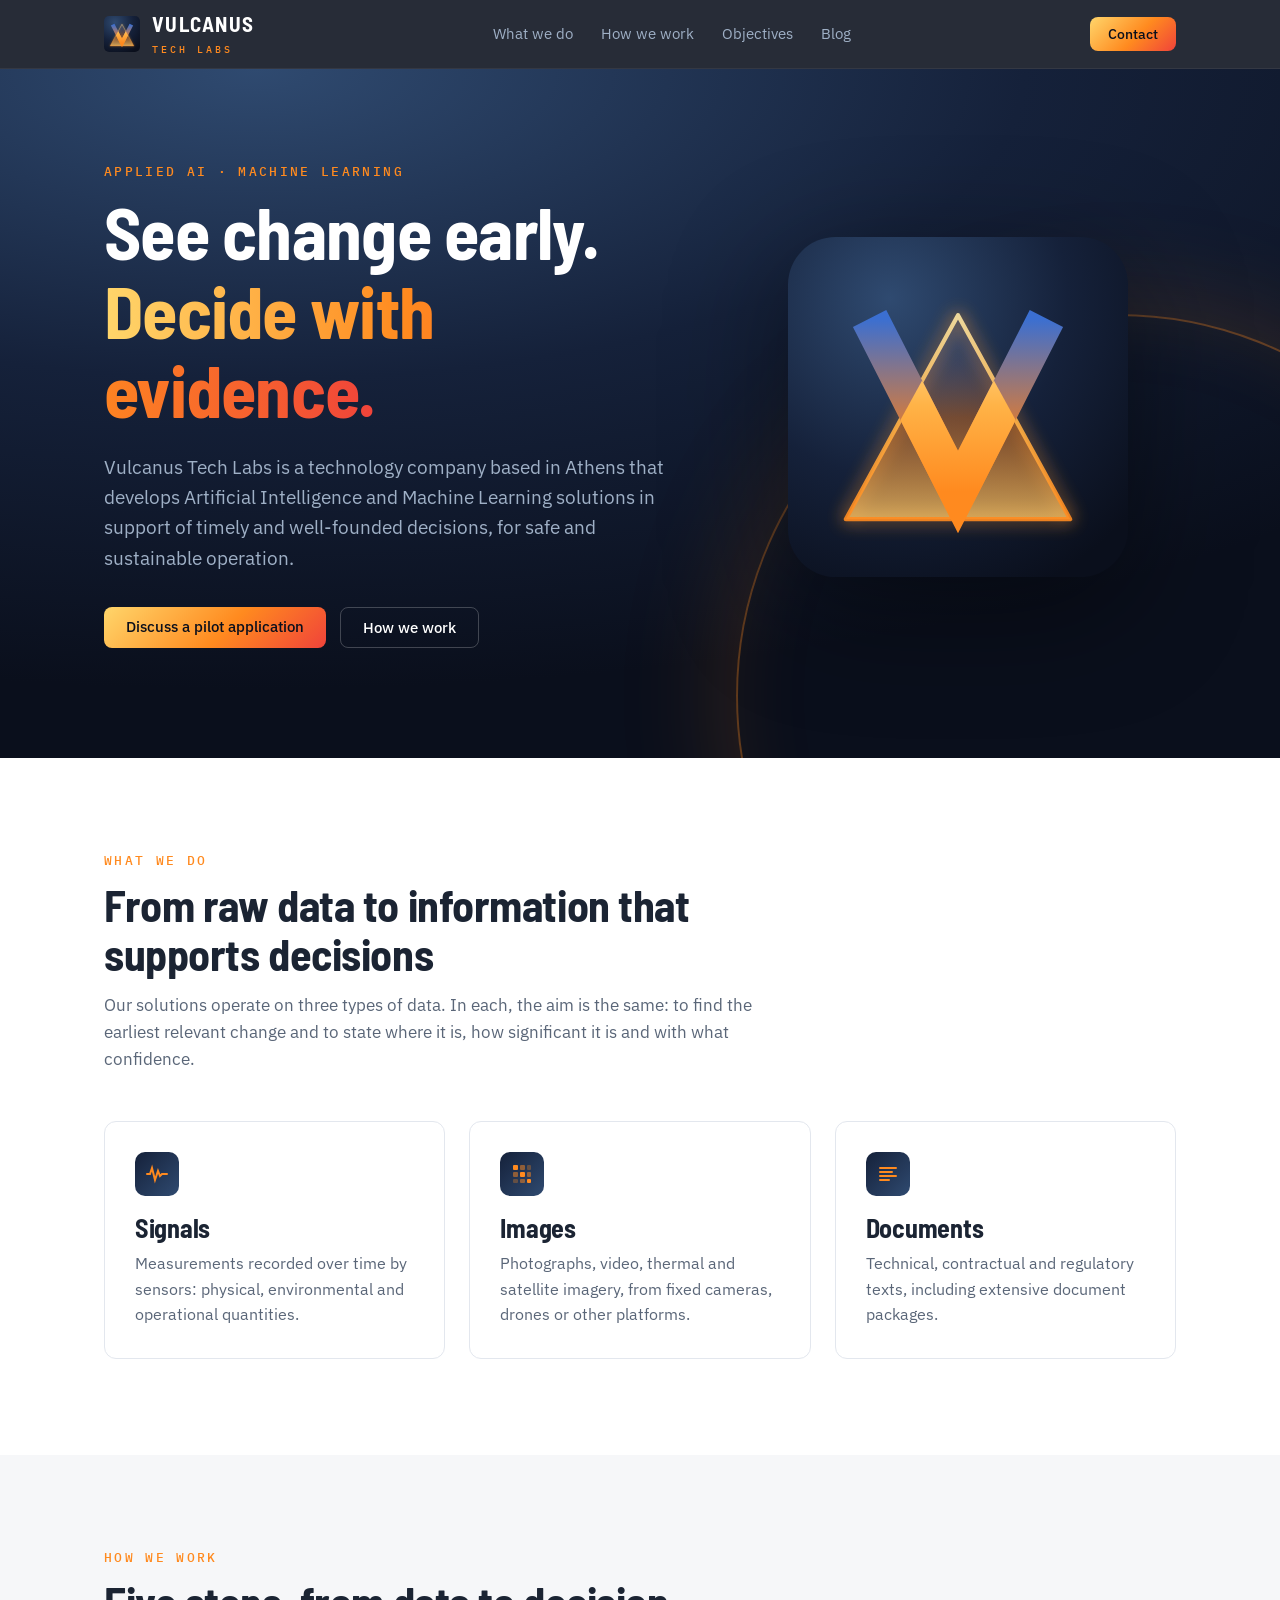
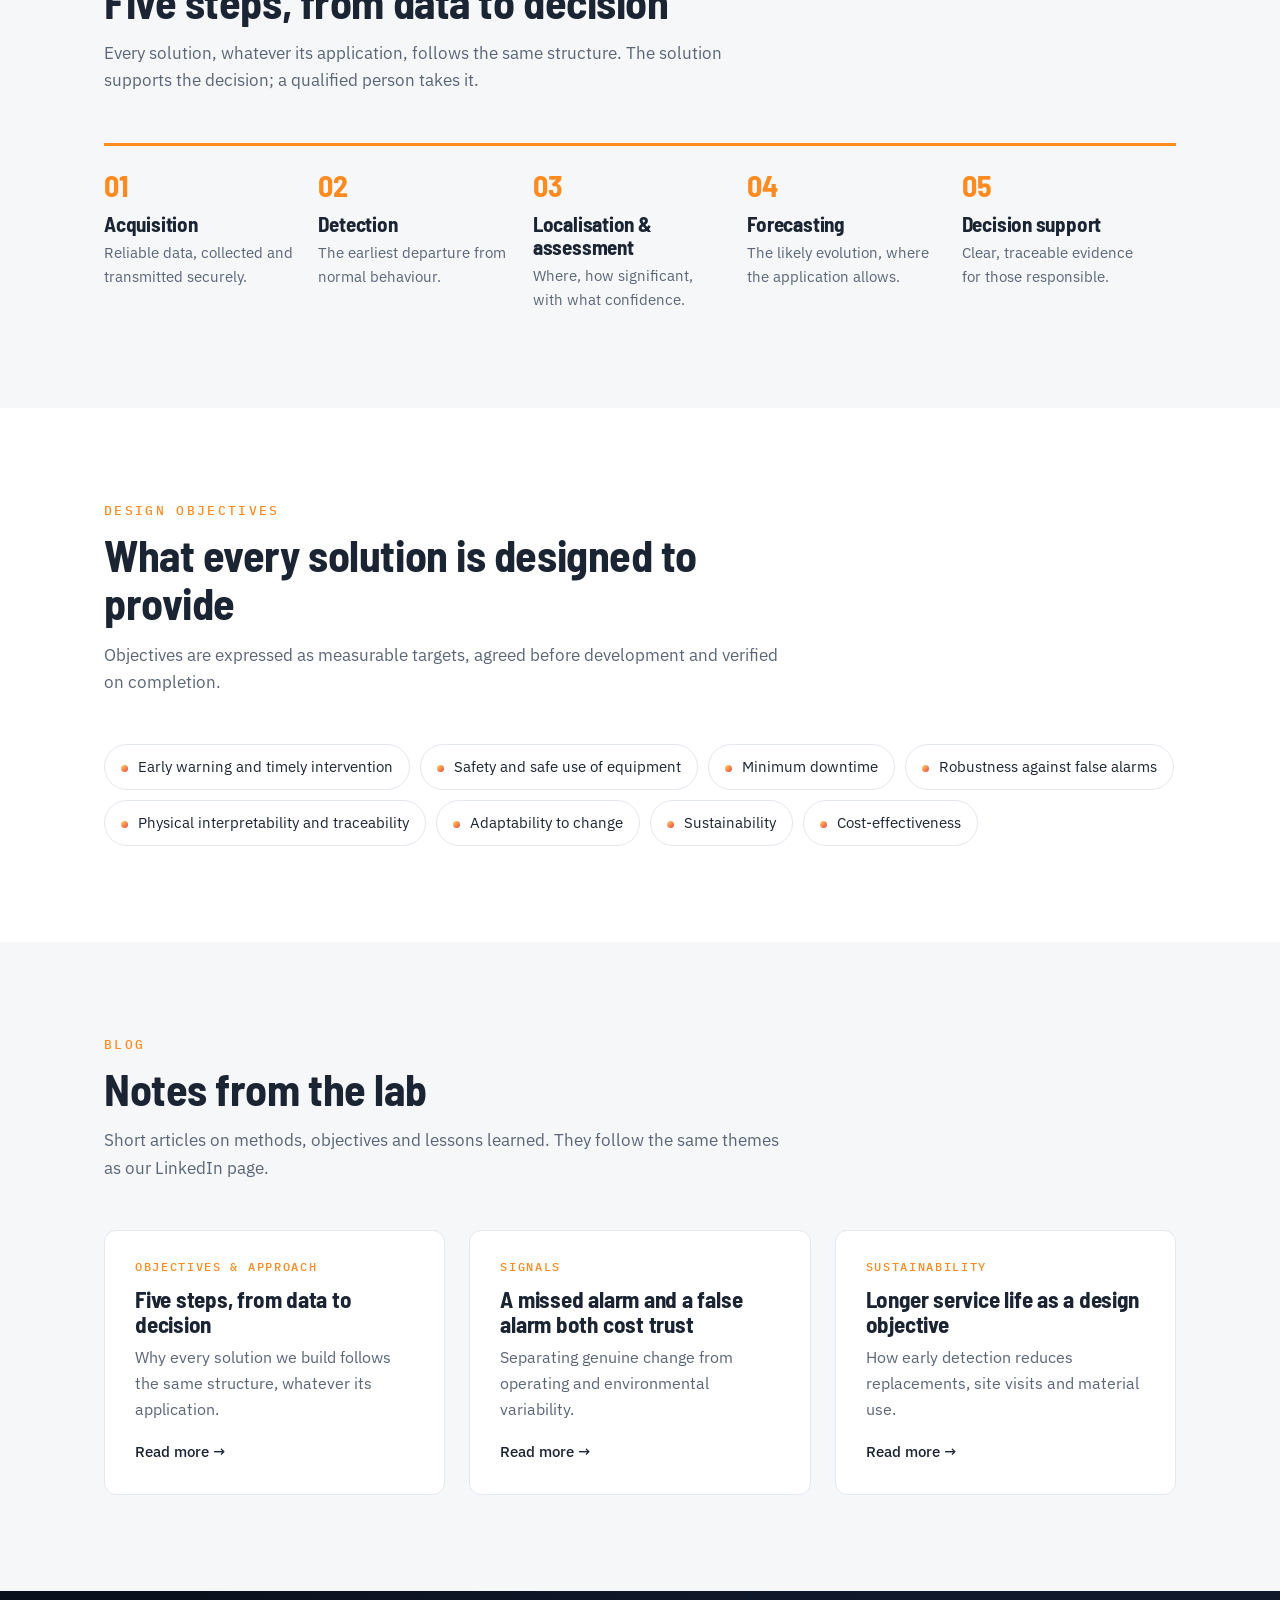
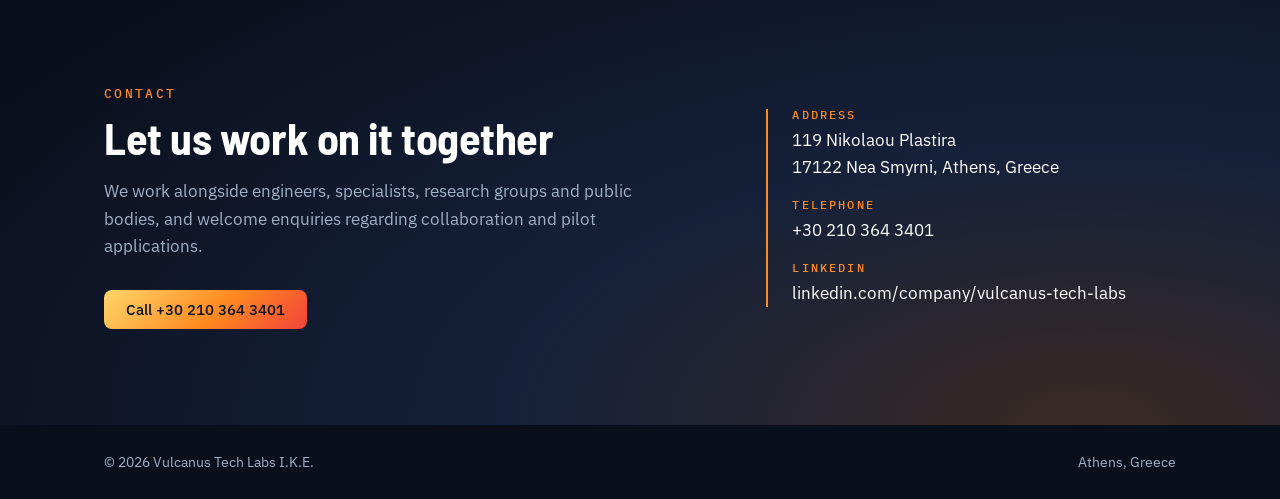
==== index.html @ cae601fe "Add first draft of the Vulcanus Tech Labs website Co-Authored-By: Claude Opus 5.5 <noreply@anthropic" ====
<!doctype html>
<html lang="en">
<head>
<meta charset="utf-8">
<meta name="viewport" content="width=device-width, initial-scale=1">
<title>Vulcanus Tech Labs</title>
<meta name="description" content="Vulcanus Tech Labs develops Applied AI and Machine Learning solutions for safe and sustainable operation. Athens, Greece.">
<link rel="preconnect" href="https://fonts.googleapis.com"><link rel="preconnect" href="https://fonts.gstatic.com" crossorigin>
<link href="https://fonts.googleapis.com/css2?family=Barlow+Semi+Condensed:wght@600;700&family=IBM+Plex+Sans:wght@400;500&family=IBM+Plex+Mono:wght@500&display=swap" rel="stylesheet">
<link rel="stylesheet" href="style.css">
</head>
<body>
<!-- Logo: concept R2 "Ember V and Delta" (preliminary, subject to designer refinement and trademark clearance) -->
<svg width="0" height="0" style="position:absolute" aria-hidden="true"><defs>
<radialGradient id="mk-bg" cx="30%" cy="18%" r="95%"><stop offset="0" stop-color="#2F4A70"/><stop offset=".55" stop-color="#15213A"/><stop offset="1" stop-color="#0A0F1C"/></radialGradient>
<linearGradient id="mk-v" x1="0" y1="96" x2="0" y2="300" gradientUnits="userSpaceOnUse"><stop offset="0" stop-color="#3B6FD1"/><stop offset=".55" stop-color="#C77A4A"/><stop offset="1" stop-color="#FF8A1F"/></linearGradient>
<linearGradient id="mk-em" x1="0" y1="0" x2="0" y2="1"><stop offset="0" stop-color="#FFE7A3"/><stop offset=".5" stop-color="#FFB347"/><stop offset="1" stop-color="#FF8A1F"/></linearGradient>
<linearGradient id="mk-dg" x1="0" y1="0" x2="0" y2="1"><stop offset="0" stop-color="#3B6FD1" stop-opacity=".1"/><stop offset=".5" stop-color="#F07818" stop-opacity=".42"/><stop offset="1" stop-color="#FFC766" stop-opacity=".78"/></linearGradient>
<clipPath id="mk-dc"><polygon points="200,92 332,332 68,332"/></clipPath>
<filter id="mk-gl" x="-50%" y="-50%" width="200%" height="200%"><feGaussianBlur stdDeviation="10"/></filter>
<symbol id="mark" viewBox="0 0 400 400">
<rect width="400" height="400" rx="56" fill="url(#mk-bg)"/>
<polygon points="200,92 332,332 68,332" fill="none" stroke="#FF9A2E" stroke-width="6" stroke-linejoin="round" filter="url(#mk-gl)" opacity=".8"/>
<polygon points="200,92 332,332 68,332" fill="url(#mk-dg)"/>
<polygon points="200,92 332,332 68,332" fill="none" stroke="url(#mk-em)" stroke-width="5" stroke-linejoin="round" opacity=".9"/>
<polyline points="96,96 200,300 304,96" fill="none" stroke="url(#mk-v)" stroke-width="44"/>
<g clip-path="url(#mk-dc)"><polyline points="96,96 200,300 304,96" fill="none" stroke="url(#mk-em)" stroke-width="44"/></g>
</symbol></defs></svg>

<header><div class="wrap">
<a class="brand" href="#top" aria-label="Vulcanus Tech Labs, home"><svg viewBox="0 0 400 400"><use href="#mark"/></svg><div><b>VULCANUS</b><span>TECH LABS</span></div></a>
<nav aria-label="Main"><a href="#data">What we do</a><a href="#method">How we work</a><a href="#objectives">Objectives</a><a href="#blog">Blog</a></nav>
<a class="btn btn-ember" href="#contact">Contact</a>
</div></header>

<main id="top">
<div class="hero"><div class="wrap">
<div>
<div class="eyebrow">Applied AI · Machine Learning</div>
<h1>See change early.<br><em>Decide with evidence.</em></h1>
<p class="lead">Vulcanus Tech Labs is a technology company based in Athens that develops Artificial Intelligence and Machine Learning solutions in support of timely and well-founded decisions, for safe and sustainable operation.</p>
<div class="ctas"><a class="btn btn-ember" href="#contact">Discuss a pilot application</a><a class="btn btn-ghost" href="#method">How we work</a></div>
</div>
<svg class="hero-mark" viewBox="0 0 400 400" role="img" aria-label="Vulcanus mark"><use href="#mark"/></svg>
</div></div>

<section id="data"><div class="wrap">
<div class="sec-head"><div class="eyebrow">What we do</div><h2>From raw data to information that supports decisions</h2>
<p>Our solutions operate on three types of data. In each, the aim is the same: to find the earliest relevant change and to state where it is, how significant it is and with what confidence.</p></div>
<div class="grid-3">
<article class="card"><div class="ic"><svg width="24" height="24" viewBox="0 0 24 24" fill="none" stroke="#FF8A1F" stroke-width="2" stroke-linecap="round"><path d="M2 12h3l2-6 3 12 3-9 2 5 2-2h5"/></svg></div><h3>Signals</h3><p>Measurements recorded over time by sensors: physical, environmental and operational quantities.</p></article>
<article class="card"><div class="ic"><svg width="24" height="24" viewBox="0 0 24 24" fill="#FF8A1F"><rect x="3" y="3" width="5" height="5" rx="1"/><rect x="10" y="3" width="5" height="5" rx="1" opacity=".5"/><rect x="17" y="3" width="4" height="5" rx="1" opacity=".3"/><rect x="3" y="10" width="5" height="5" rx="1" opacity=".5"/><rect x="10" y="10" width="5" height="5" rx="1"/><rect x="17" y="10" width="4" height="5" rx="1" opacity=".5"/><rect x="3" y="17" width="5" height="4" rx="1" opacity=".3"/><rect x="10" y="17" width="5" height="4" rx="1" opacity=".5"/><rect x="17" y="17" width="4" height="4" rx="1"/></svg></div><h3>Images</h3><p>Photographs, video, thermal and satellite imagery, from fixed cameras, drones or other platforms.</p></article>
<article class="card"><div class="ic"><svg width="24" height="24" viewBox="0 0 24 24" fill="none" stroke="#FF8A1F" stroke-width="2" stroke-linecap="round"><path d="M4 6h16M4 10h12M4 14h16M4 18h9"/></svg></div><h3>Documents</h3><p>Technical, contractual and regulatory texts, including extensive document packages.</p></article>
</div></div></section>

<section id="method" class="alt"><div class="wrap">
<div class="sec-head"><div class="eyebrow">How we work</div><h2>Five steps, from data to decision</h2>
<p>Every solution, whatever its application, follows the same structure. The solution supports the decision; a qualified person takes it.</p></div>
<div class="steps">
<div class="step"><h3>Acquisition</h3><p>Reliable data, collected and transmitted securely.</p></div>
<div class="step"><h3>Detection</h3><p>The earliest departure from normal behaviour.</p></div>
<div class="step"><h3>Localisation &amp; assessment</h3><p>Where, how significant, with what confidence.</p></div>
<div class="step"><h3>Forecasting</h3><p>The likely evolution, where the application allows.</p></div>
<div class="step"><h3>Decision support</h3><p>Clear, traceable evidence for those responsible.</p></div>
</div></div></section>

<section id="objectives"><div class="wrap">
<div class="sec-head"><div class="eyebrow">Design objectives</div><h2>What every solution is designed to provide</h2>
<p>Objectives are expressed as measurable targets, agreed before development and verified on completion.</p></div>
<ul class="objectives"><li>Early warning and timely intervention</li><li>Safety and safe use of equipment</li><li>Minimum downtime</li><li>Robustness against false alarms</li><li>Physical interpretability and traceability</li><li>Adaptability to change</li><li>Sustainability</li><li>Cost-effectiveness</li></ul>
</div></section>

<section id="blog" class="alt"><div class="wrap">
<div class="sec-head"><div class="eyebrow">Blog</div><h2>Notes from the lab</h2>
<p>Short articles on methods, objectives and lessons learned. They follow the same themes as our LinkedIn page.</p></div>
<div class="grid-3">
<a class="card post" href="#blog"><div class="meta">Objectives &amp; approach</div><h3>Five steps, from data to decision</h3><p>Why every solution we build follows the same structure, whatever its application.</p><span class="more">Read more →</span></a>
<a class="card post" href="#blog"><div class="meta">Signals</div><h3>A missed alarm and a false alarm both cost trust</h3><p>Separating genuine change from operating and environmental variability.</p><span class="more">Read more →</span></a>
<a class="card post" href="#blog"><div class="meta">Sustainability</div><h3>Longer service life as a design objective</h3><p>How early detection reduces replacements, site visits and material use.</p><span class="more">Read more →</span></a>
</div></div></section>

<section id="contact" class="contact"><div class="wrap">
<div><div class="eyebrow">Contact</div><h2>Let us work on it together</h2>
<p>We work alongside engineers, specialists, research groups and public bodies, and welcome enquiries regarding collaboration and pilot applications.</p>
<a class="btn btn-ember" href="tel:+302103643401">Call +30 210 364 3401</a></div>
<dl>
<div><dt>Address</dt><dd>119 Nikolaou Plastira<br>17122 Nea Smyrni, Athens, Greece</dd></div>
<div><dt>Telephone</dt><dd>+30 210 364 3401</dd></div>
<div><dt>LinkedIn</dt><dd>linkedin.com/company/vulcanus-tech-labs</dd></div>
</dl></div></section>
</main>

<footer><div class="wrap"><span>© 2026 Vulcanus Tech Labs I.K.E.</span><span>Athens, Greece</span></div></footer>
</body>
</html>
---- style.css ----
:root{--navy-900:#0A0F1C;--navy-700:#15213A;--navy-500:#2F4A70;--ember:#FF8A1F;--ember-hi:#FFD66B;--ember-lo:#F0433A;
--ink:#1B2433;--muted:#5A6678;--line:#E3E7EE;--paper:#fff;--paper-2:#F6F7F9;--on-dark:#E8EEF6;--on-dark-muted:#9FB0C6;
--head:"Barlow Semi Condensed",system-ui,sans-serif;--body:"IBM Plex Sans",system-ui,sans-serif;--mono:"IBM Plex Mono",ui-monospace,monospace}
*{box-sizing:border-box;margin:0}html{scroll-behavior:smooth}
body{font:400 17px/1.6 var(--body);color:var(--ink);background:var(--paper);-webkit-font-smoothing:antialiased}
a{color:inherit}.wrap{max-width:1120px;margin:0 auto;padding:0 24px}
h1,h2,h3{font-family:var(--head);font-weight:700;line-height:1.1;letter-spacing:-.01em}
.eyebrow{font:500 13px/1 var(--mono);letter-spacing:.18em;text-transform:uppercase;color:var(--ember);margin-bottom:14px}
header{position:sticky;top:0;z-index:10;background:rgba(10,15,28,.88);backdrop-filter:blur(10px);border-bottom:1px solid rgba(255,255,255,.06)}
header .wrap{display:flex;align-items:center;justify-content:space-between;height:68px}
.brand{display:flex;align-items:center;gap:12px;text-decoration:none;color:#fff}
.brand svg{width:36px;height:36px}.brand b{font:700 21px/1 var(--head);letter-spacing:.06em}
.brand span{display:block;font:500 10px/1 var(--mono);letter-spacing:.3em;color:var(--ember);margin-top:4px}
nav{display:flex;gap:28px}nav a{color:var(--on-dark-muted);text-decoration:none;font-size:15px}nav a:hover{color:#fff}
.btn{display:inline-block;padding:12px 22px;border-radius:8px;font:500 15px/1 var(--body);text-decoration:none}
.btn-ember{background:linear-gradient(135deg,var(--ember-hi),var(--ember) 55%,var(--ember-lo));color:var(--navy-900)}
.btn-ghost{border:1px solid rgba(255,255,255,.22);color:#fff}header .btn{padding:10px 18px;font-size:14px}
.hero{position:relative;overflow:hidden;color:var(--on-dark);background:radial-gradient(120% 90% at 20% 0%,var(--navy-500),var(--navy-700) 50%,var(--navy-900))}
.hero::after{content:"";position:absolute;right:-220px;bottom:-320px;width:760px;height:760px;border-radius:50%;border:2px solid rgba(255,138,31,.35);box-shadow:0 0 120px rgba(255,138,31,.18),inset 0 0 80px rgba(255,138,31,.08)}
.hero .wrap{position:relative;z-index:1;display:grid;grid-template-columns:1.15fr .85fr;gap:48px;align-items:center;padding-top:96px;padding-bottom:110px}
.hero h1{font-size:clamp(42px,6vw,72px);color:#fff}
.hero h1 em{font-style:normal;background:linear-gradient(90deg,var(--ember-hi),var(--ember) 50%,var(--ember-lo));-webkit-background-clip:text;background-clip:text;color:transparent}
.hero .lead{font-size:19px;color:var(--on-dark-muted);max-width:34em;margin:22px 0 34px}
.ctas{display:flex;gap:14px;flex-wrap:wrap}
.hero-mark{justify-self:center;width:min(340px,80%);filter:drop-shadow(0 30px 60px rgba(0,0,0,.45))}
section{padding:96px 0}section.alt{background:var(--paper-2)}
.sec-head{max-width:680px;margin-bottom:48px}.sec-head h2{font-size:clamp(32px,4vw,44px)}.sec-head p{color:var(--muted);margin-top:14px}
.grid-3{display:grid;grid-template-columns:repeat(3,1fr);gap:24px}
.card{background:var(--paper);border:1px solid var(--line);border-radius:12px;padding:30px}
.card .ic{width:44px;height:44px;border-radius:10px;display:grid;place-items:center;margin-bottom:18px;background:linear-gradient(135deg,var(--navy-700),var(--navy-500))}
.card h3{font-size:26px;margin-bottom:8px}.card p{color:var(--muted);font-size:16px}
.steps{display:grid;grid-template-columns:repeat(5,1fr);counter-reset:s;border-top:3px solid var(--ember)}
.step{padding:24px 22px 0 0}.step::before{counter-increment:s;content:"0" counter(s);display:block;font:700 30px/1 var(--head);color:var(--ember);margin-bottom:12px}
.step h3{font-size:21px;margin-bottom:6px}.step p{font-size:15px;color:var(--muted)}
.objectives{display:flex;flex-wrap:wrap;gap:10px;padding:0}
.objectives li{list-style:none;padding:10px 16px;border:1px solid var(--line);border-radius:999px;font-size:15px}
.objectives li::before{content:"";display:inline-block;width:7px;height:7px;border-radius:50%;margin-right:10px;vertical-align:middle;background:linear-gradient(135deg,var(--ember-hi),var(--ember-lo))}
.post{display:flex;flex-direction:column;text-decoration:none}.post .meta{font:500 12px/1 var(--mono);letter-spacing:.14em;text-transform:uppercase;color:var(--ember);margin-bottom:14px}
.post h3{font-size:23px}.post .more{margin-top:auto;padding-top:18px;font-size:15px;font-weight:500}
.contact{color:var(--on-dark);background:radial-gradient(100% 140% at 85% 100%,#3a2a24,var(--navy-700) 45%,var(--navy-900))}
.contact .wrap{display:grid;grid-template-columns:1.2fr .8fr;gap:48px;align-items:center}
.contact h2{font-size:clamp(32px,4vw,44px);color:#fff}.contact p{color:var(--on-dark-muted);margin:16px 0 30px;max-width:32em}
.contact dl{display:grid;gap:18px;border-left:2px solid var(--ember);padding-left:24px}
.contact dt{font:500 12px/1 var(--mono);letter-spacing:.18em;text-transform:uppercase;color:var(--ember);margin-bottom:6px}.contact dd{margin:0;color:#fff}
footer{background:var(--navy-900);color:var(--on-dark-muted);font-size:14px;padding:26px 0}
footer .wrap{display:flex;justify-content:space-between;gap:16px;flex-wrap:wrap}
@media(max-width:900px){nav{display:none}.hero .wrap,.contact .wrap{grid-template-columns:1fr}.hero-mark{width:180px;justify-self:start;order:-1}
.grid-3{grid-template-columns:1fr}.steps{grid-template-columns:1fr;border-top:0;border-left:3px solid var(--ember)}.step{padding:0 0 24px 22px}section{padding:72px 0}}
@media(max-width:520px){.wrap{padding:0 16px}header .btn{display:none}}
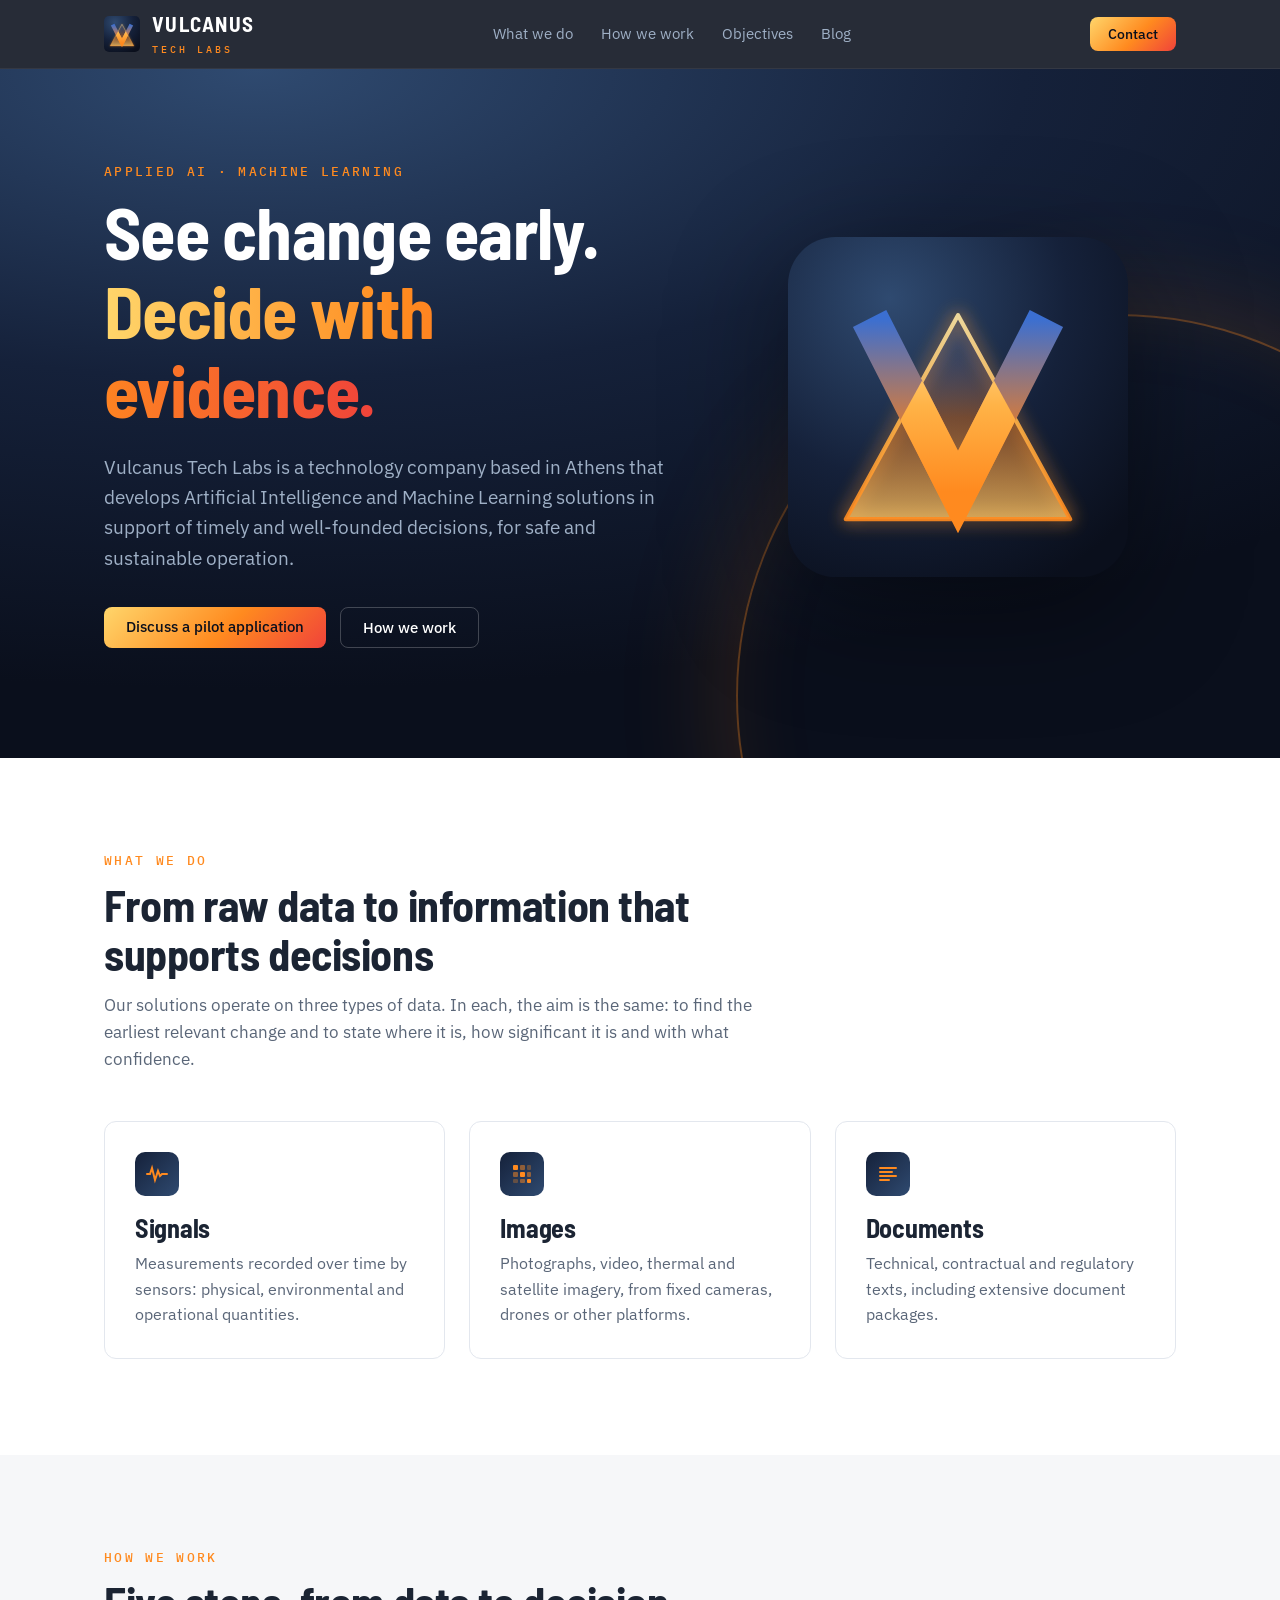
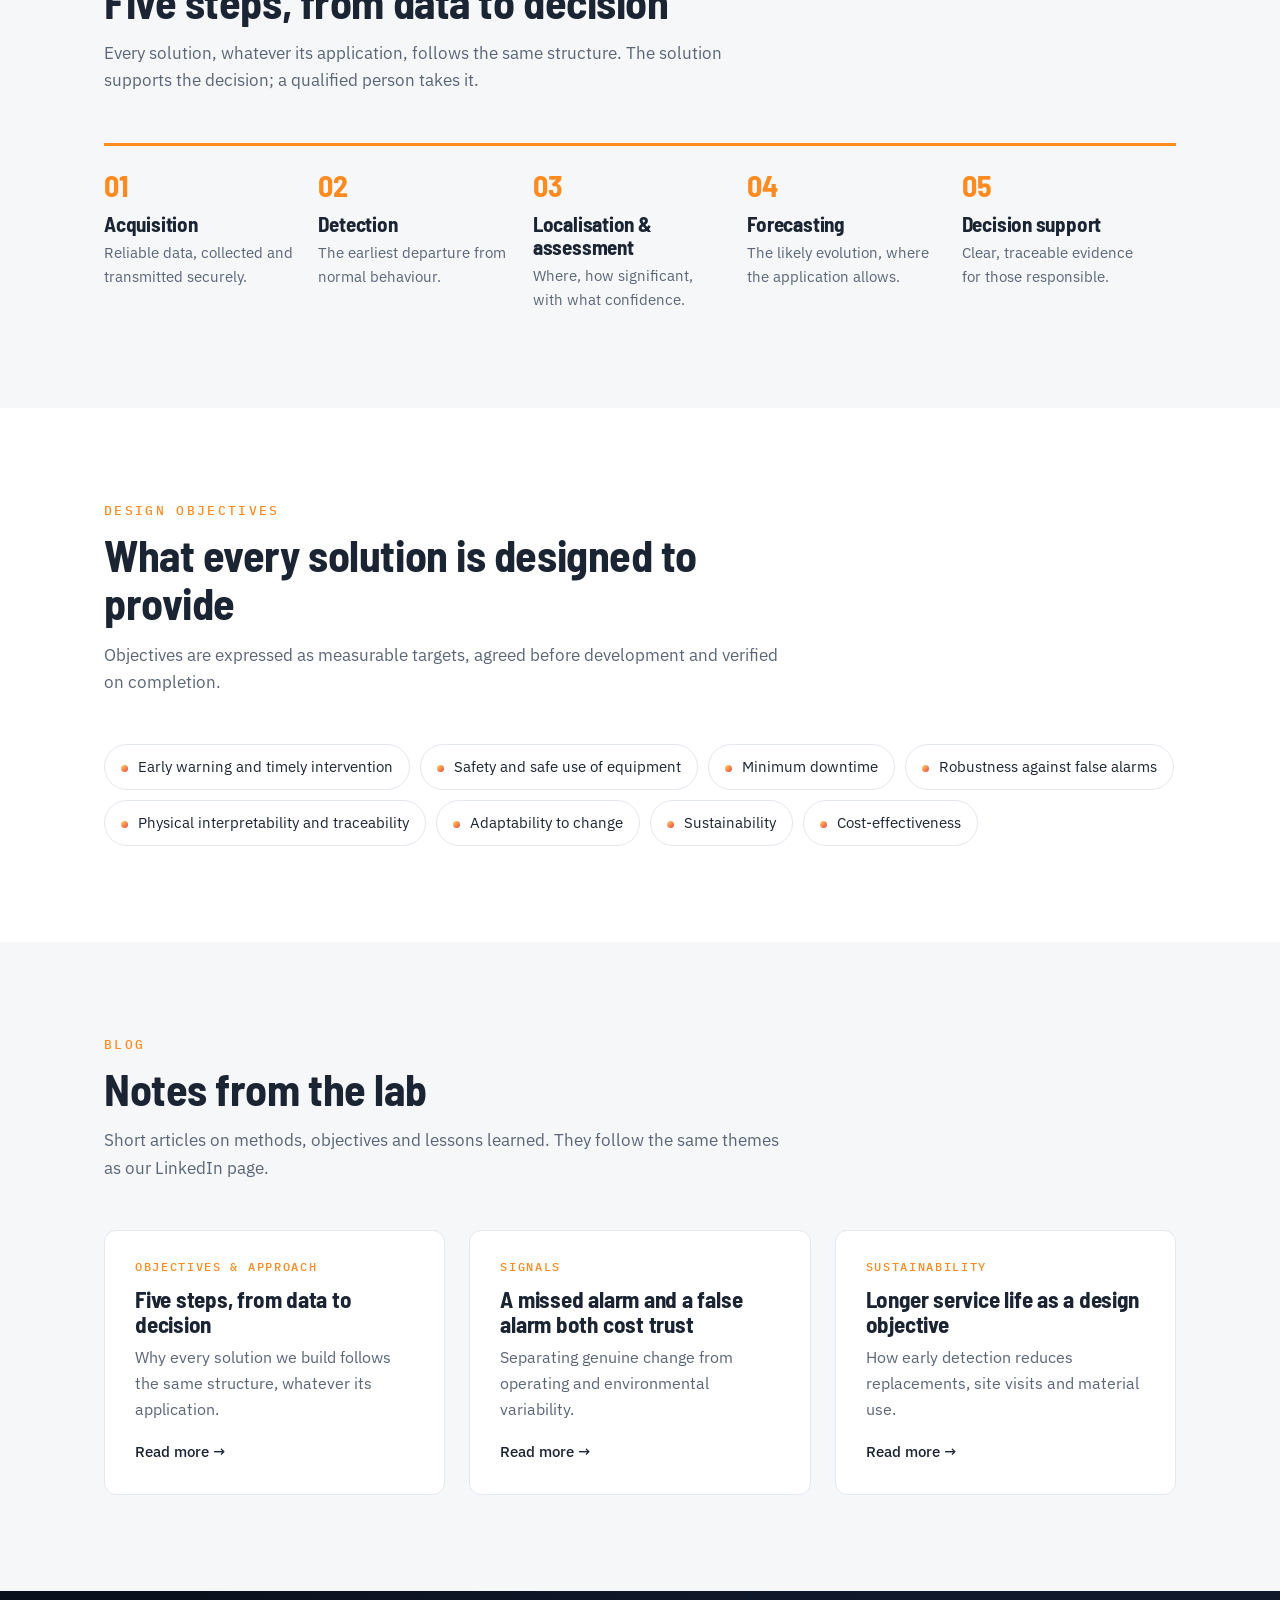
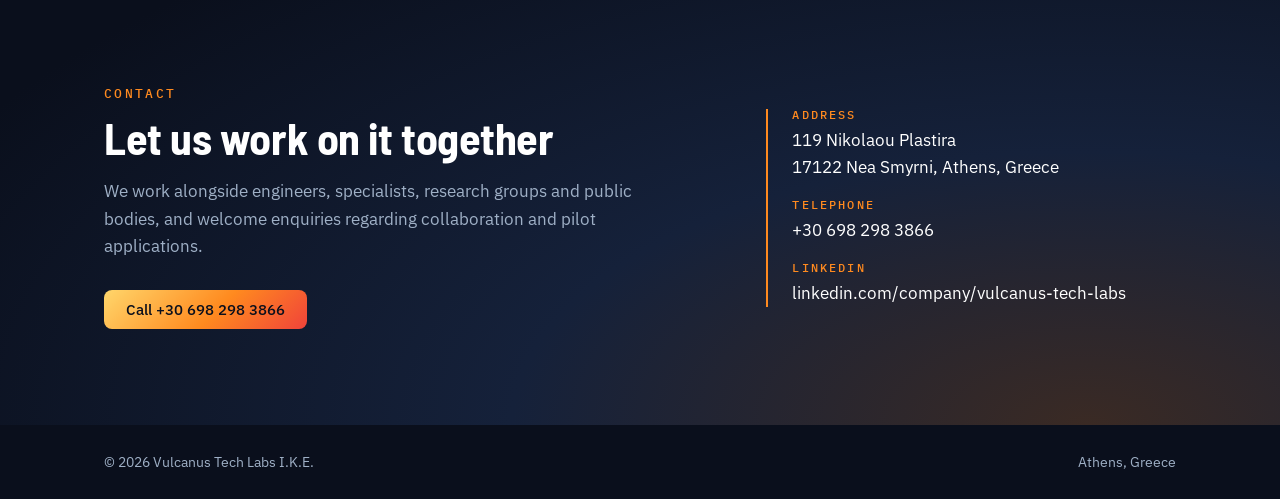
==== commit 02c906de: "Correct the contact telephone number Co-Authored-By: Claude Opus 5.5 <noreply@anthropic.com> Claude-" ====
--- a/index.html
+++ b/index.html
@@ -82,10 +82,10 @@
 <section id="contact" class="contact"><div class="wrap">
 <div><div class="eyebrow">Contact</div><h2>Let us work on it together</h2>
 <p>We work alongside engineers, specialists, research groups and public bodies, and welcome enquiries regarding collaboration and pilot applications.</p>
-<a class="btn btn-ember" href="tel:+302103643401">Call +30 210 364 3401</a></div>
+<a class="btn btn-ember" href="tel:+306982983866">Call +30 698 298 3866</a></div>
 <dl>
 <div><dt>Address</dt><dd>119 Nikolaou Plastira<br>17122 Nea Smyrni, Athens, Greece</dd></div>
-<div><dt>Telephone</dt><dd>+30 210 364 3401</dd></div>
+<div><dt>Telephone</dt><dd>+30 698 298 3866</dd></div>
 <div><dt>LinkedIn</dt><dd>linkedin.com/company/vulcanus-tech-labs</dd></div>
 </dl></div></section>
 </main>
